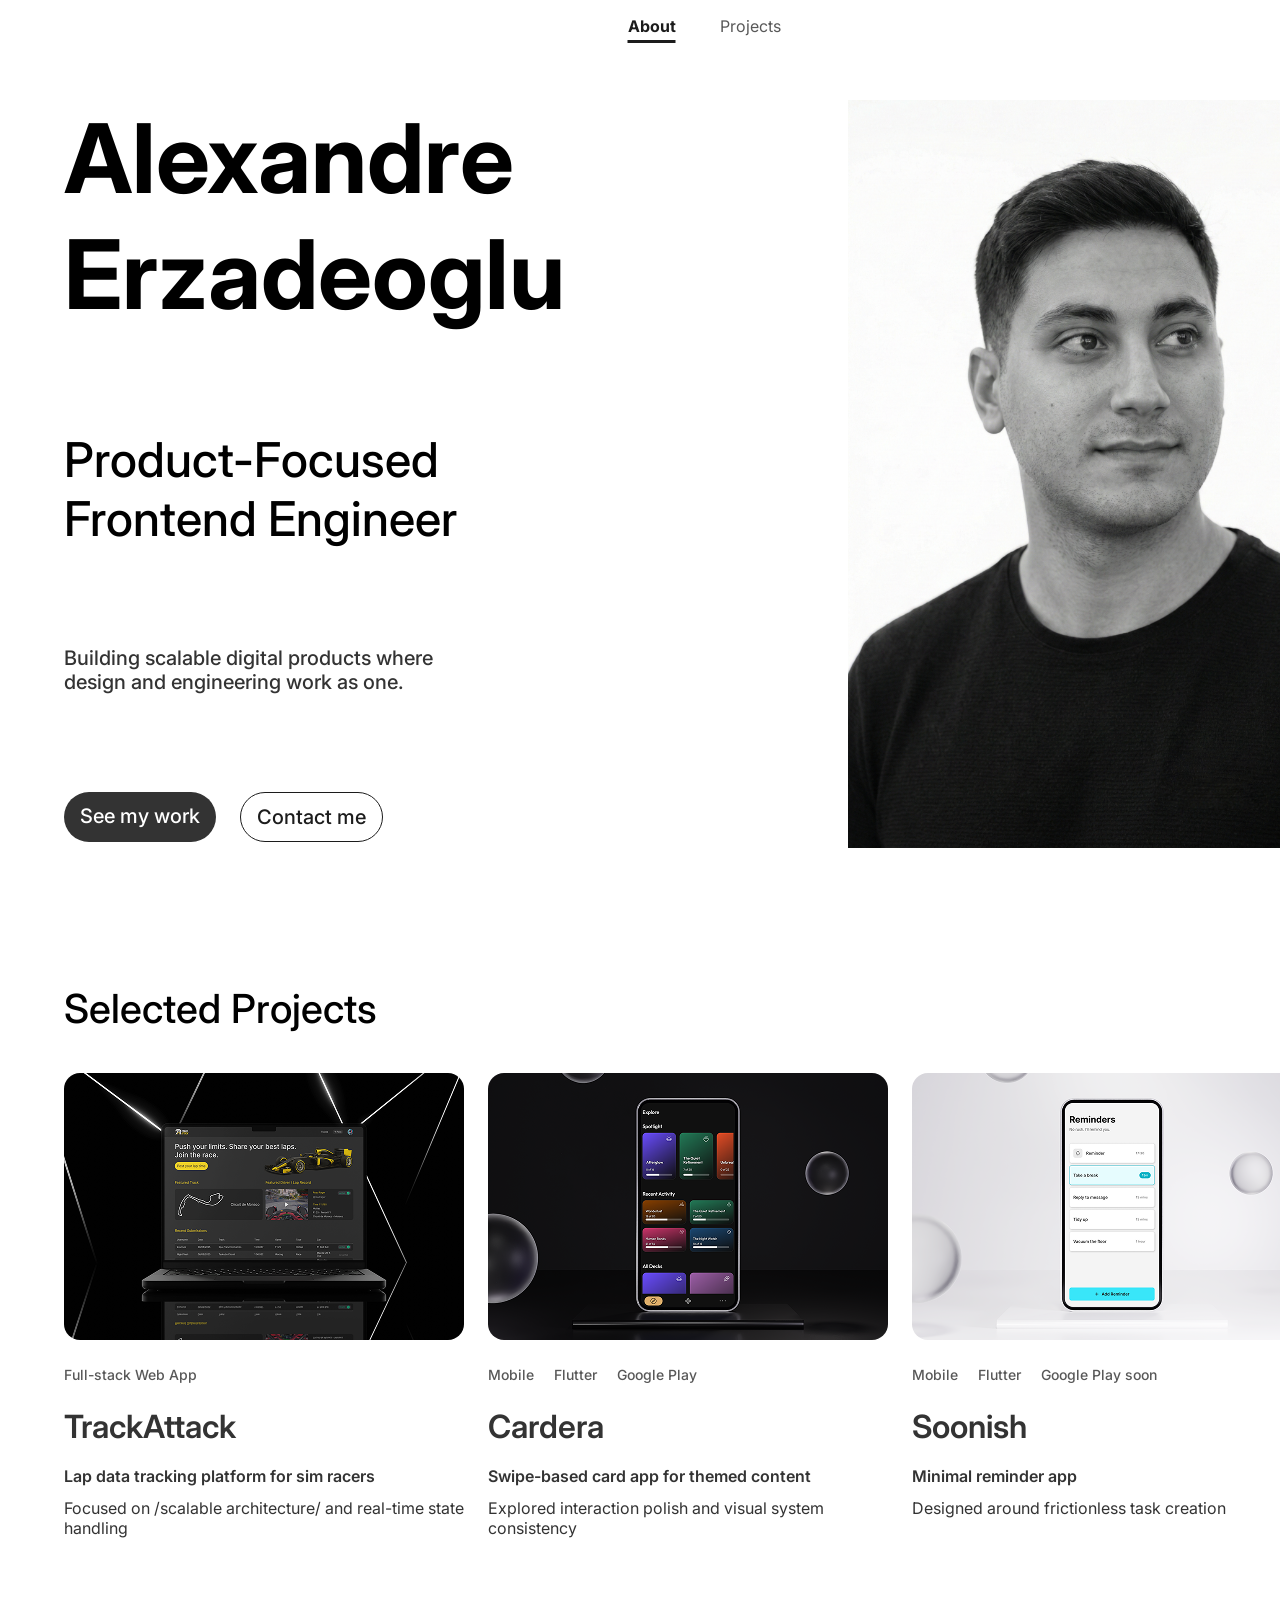
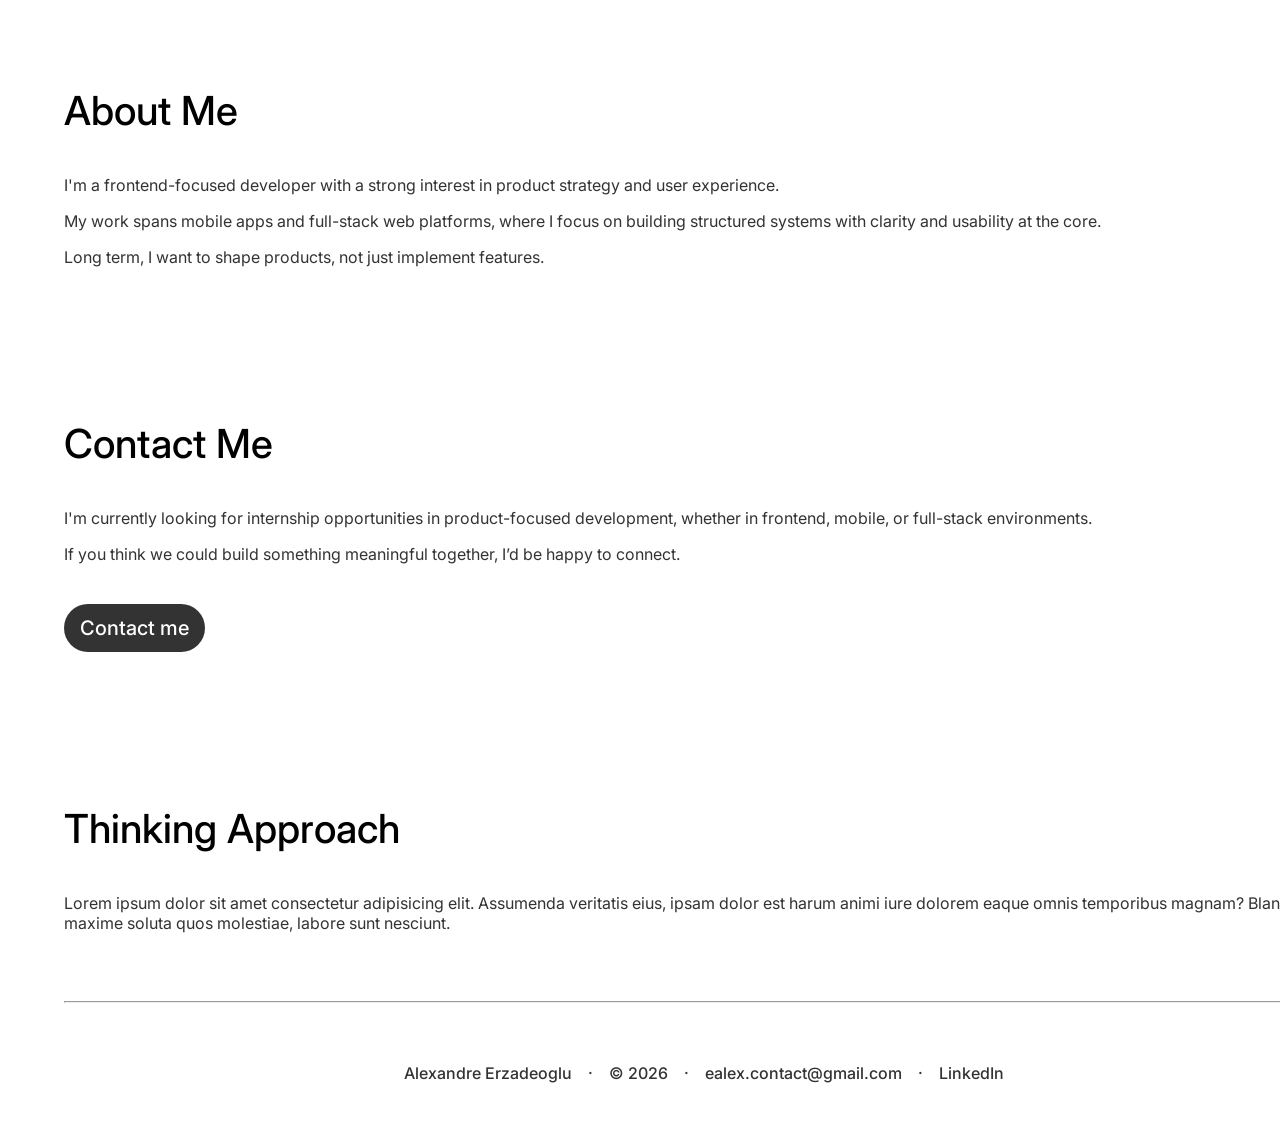
==== index.html @ 7e604abd "Fix inconsistencies across pages" ====
<!DOCTYPE html>
<html lang="en">

<head>
    <meta charset="UTF-8">
    <meta name="viewport" content="width=device-width, initial-scale=1.0">
    <title>Portfolio</title>
    <link rel="stylesheet" href="style.css">

    <link rel="preconnect" href="https://fonts.googleapis.com">
    <link rel="preconnect" href="https://fonts.gstatic.com" crossorigin>
    <link href="https://fonts.googleapis.com/css2?family=Inter:opsz,wght@14..32,100..900&display=swap" rel="stylesheet">
</head>

<body>
    <header>
        <div class="container">
            <nav>
                <ul class="nav-list">
                    <li><a href="#about" id="current-page">About</a></li>
                    <li><a href="/pages/projects.html">Projects</a></li>
                </ul>
            </nav>
        </div>
    </header>

    <main>
        <section class="hero">
            <div class="container">
                <div class="hero-text">
                    <h1>Alexandre <br> Erzadeoglu</h1>
                    <h2>Product-Focused <br> Frontend Engineer</h2>
                    <p class="intro-statement">Building scalable digital products where design and engineering work as one.</p>
                    <div class="hero-cta">
                        <a href="/pages/projects.html" class="btn-primary">See my work</a>
                        <a href="mailto:ealex.contact@gmail.com" class="btn-secondary">Contact me</a>
                    </div>
                </div>
                
                <img src="/assets/images/hero.jpg" alt="portrait of alexandre erzadeoglu">
            </div>
        </section>

        <section class="selected-projects">
            <div class="container">
                <h3>Selected Projects</h3>
                
                <div class="project-cards">
                    <a class="project-card" href="/pages/trackattack.html">
                        <img src="/assets/images/trackattack/mockup.png" alt="TrackAttack app mockup">
                        
                        <div>
                            <div class="project-tags">
                                <span>Full-stack Web App</span>
                            </div>
                            <p class="project-title">TrackAttack</p>
                            <div class="project-description">
                                <p>Lap data tracking platform for sim racers</p>
                                <p>Focused on /scalable architecture/ and real-time state handling</p>
                            </div>
                        </div>
                    </a>

                    <a class="project-card" href="/pages/cardera.html">
                        <img src="/assets/images/cardera/mockup.png" alt="Cardera app mockup">
                        
                        <div>
                            <div class="project-tags">
                                <span>Mobile</span>
                                <span>Flutter</span>
                                <span>Google Play</span>
                            </div>
                            <p class="project-title">Cardera</p>
                            <div class="project-description">
                                <p>Swipe-based card app for themed content</p>
                                <p>Explored interaction polish and visual system consistency</p>
                            </div>
                        </div>
                    </a>

                    <a class="project-card" href="/pages/soonish.html">
                        <img src="/assets/images/soonish/mockup.png" alt="Soonish app mockup">
                        
                        <div>
                            <div class="project-tags">
                                <span>Mobile</span>
                                <span>Flutter</span>
                                <span>Google Play soon</span>
                            </div>
                            <p class="project-title">Soonish</p>
                            <div class="project-description">
                                <p>Minimal reminder app</p>
                                <p>Designed around frictionless task creation</p>
                            </div>
                        </div>
                    </a>
                </div>
            </div>
        </section>


        <section>
            <div class="container">
                <h3>About Me</h3>
                <p>I'm a frontend-focused developer with a strong interest in product strategy and user experience.</p>
                <p>My work spans mobile apps and full-stack web platforms, where I focus on building structured systems with
                    clarity and usability at the core.</p>
                    <p>Long term, I want to shape products, not just implement features.</p>
            </div>
        </section>

        <section class="contact-me">
            <div class="container">
                <h3>Contact Me</h3>
                <p>I'm currently looking for internship opportunities in product-focused development, whether in frontend,
                    mobile, or full-stack environments.</p>
                <p>If you think we could build something meaningful together, I’d be happy to connect.</p>
                <a href="mailto:ealex.contact@gmail.com" class="btn-primary contact-cta">Contact me</a>
            </div>
        </section>

        <section>
            <div class="container">
                <h3>Thinking Approach</h3>
                <p>Lorem ipsum dolor sit amet consectetur adipisicing elit. Assumenda veritatis eius, ipsam dolor est harum animi iure dolorem eaque omnis temporibus magnam? Blanditiis maxime soluta quos molestiae, labore sunt nesciunt.
            </div>
        </section>
    </main>

    <footer>
        <div class="container">    
            <hr>
            <address class="footer-contact">
                <span>Alexandre Erzadeoglu</span>
                <span>&copy; 2026</span>
                <a href="mailto:ealex.contact@gmail.com">ealex.contact@gmail.com</a>
                <a href="#">LinkedIn</a>
            </address>
        </div>
    </footer>
</body>

</html>
---- style.css ----
@import './styles/base.css';
@import './styles/layout.css';
@import './styles/components.css';
@import './styles/pages/case-study.css';
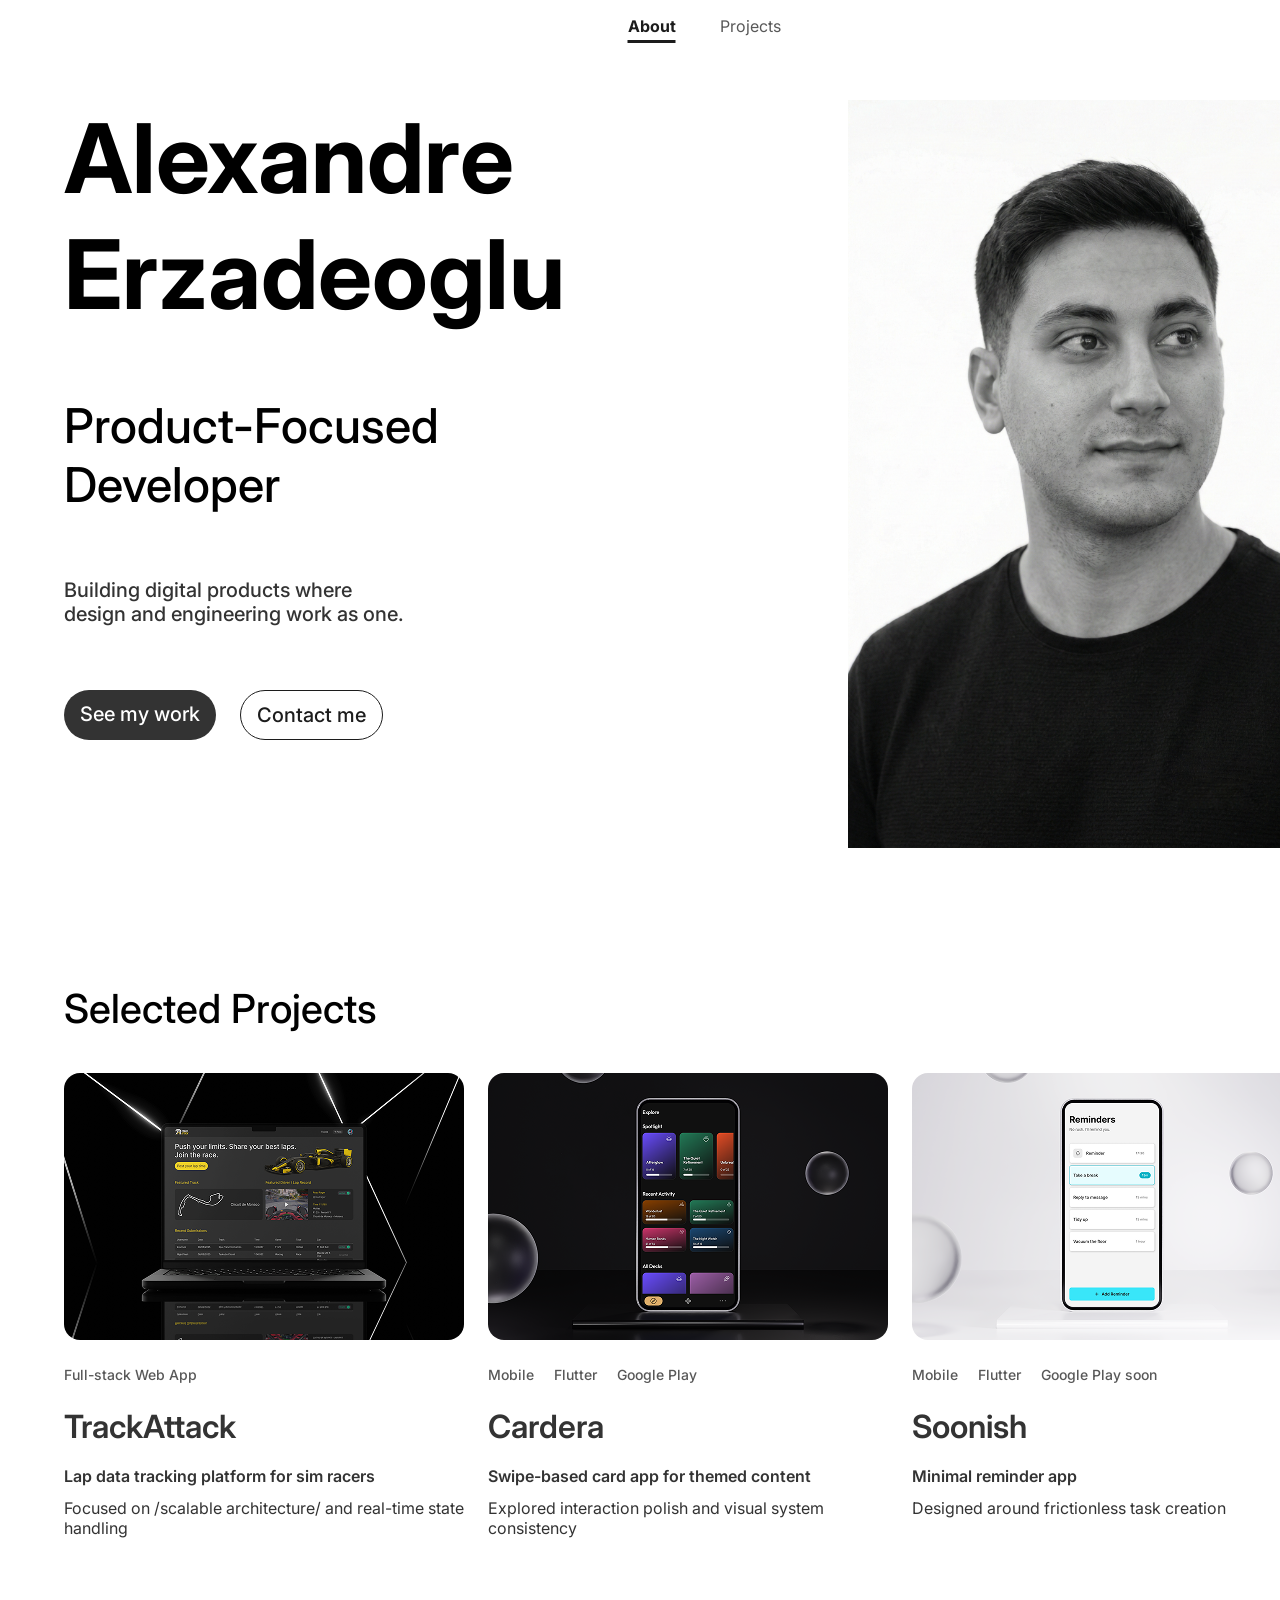
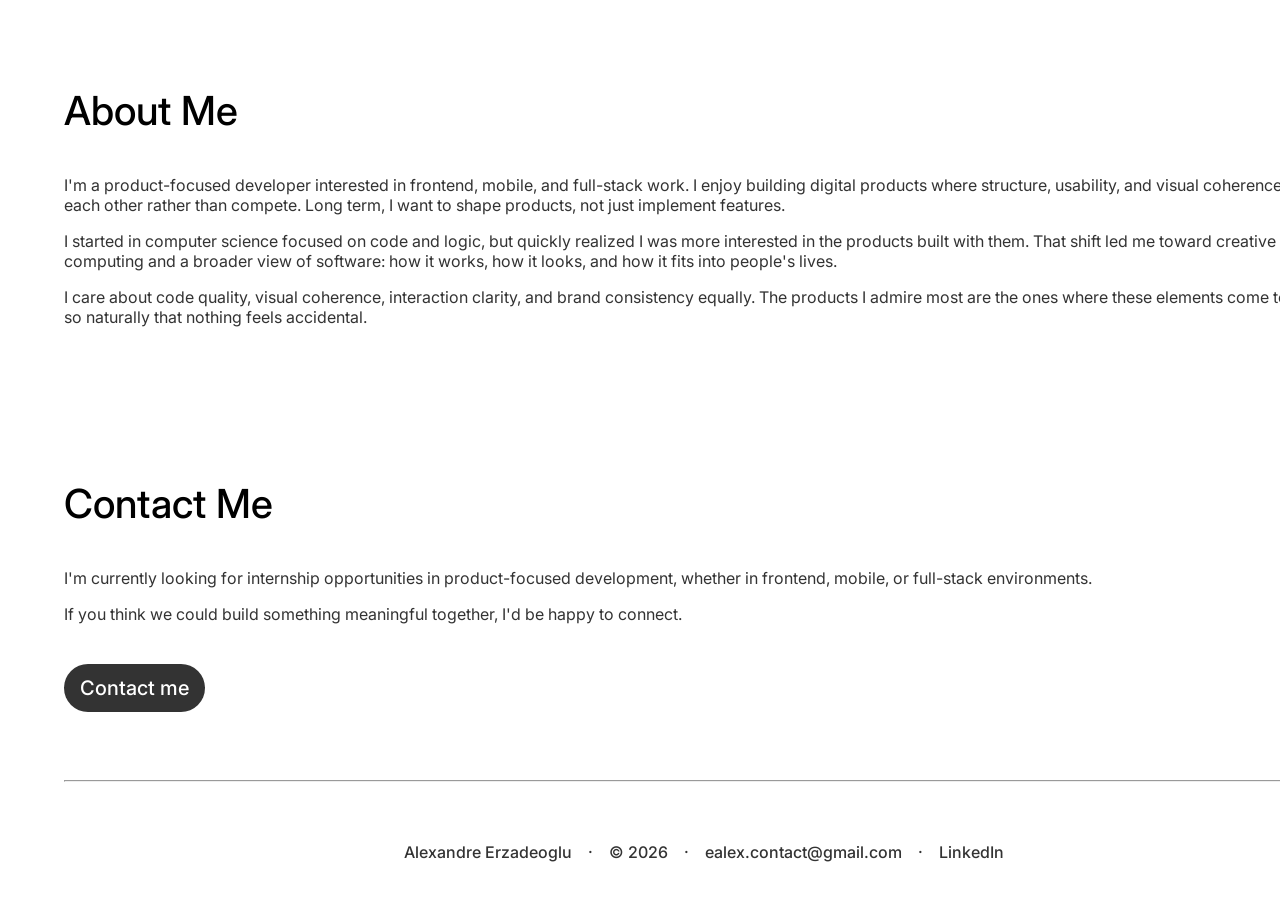
==== commit 5d92cf1c: "Refine About section and hero spacing" ====
--- a/index.html
+++ b/index.html
@@ -28,9 +28,9 @@
         <section class="hero">
             <div class="container">
                 <div class="hero-text">
-                    <h1>Alexandre <br> Erzadeoglu</h1>
-                    <h2>Product-Focused <br> Frontend Engineer</h2>
-                    <p class="intro-statement">Building scalable digital products where design and engineering work as one.</p>
+                    <h1 class="hero-title">Alexandre Erzadeoglu</h1>
+                    <h2 class="hero-subtitle">Product-Focused Developer</h2>
+                    <p class="intro-statement">Building digital products where design and engineering work as one.</p>
                     <div class="hero-cta">
                         <a href="/pages/projects.html" class="btn-primary">See my work</a>
                         <a href="mailto:ealex.contact@gmail.com" class="btn-secondary">Contact me</a>
@@ -98,14 +98,13 @@
             </div>
         </section>
 
-
-        <section>
+        <section class="about">
             <div class="container">
                 <h3>About Me</h3>
-                <p>I'm a frontend-focused developer with a strong interest in product strategy and user experience.</p>
-                <p>My work spans mobile apps and full-stack web platforms, where I focus on building structured systems with
-                    clarity and usability at the core.</p>
-                    <p>Long term, I want to shape products, not just implement features.</p>
+                <p>I'm a product-focused developer interested in frontend, mobile, and full-stack work. I enjoy building digital products where structure, usability, and visual coherence support each other rather than compete. Long term, I want to shape products, not just implement features.</p>
+
+                <p>I started in computer science focused on code and logic, but quickly realized I was more interested in the products built with them. That shift led me toward creative computing and a broader view of software: how it works, how it looks, and how it fits into people's lives.</p>
+                <p>I care about code quality, visual coherence, interaction clarity, and brand consistency equally. The products I admire most are the ones where these elements come together so naturally that nothing feels accidental.</p>
             </div>
         </section>
 
@@ -114,15 +113,8 @@
                 <h3>Contact Me</h3>
                 <p>I'm currently looking for internship opportunities in product-focused development, whether in frontend,
                     mobile, or full-stack environments.</p>
-                <p>If you think we could build something meaningful together, I’d be happy to connect.</p>
+                <p>If you think we could build something meaningful together, I'd be happy to connect.</p>
                 <a href="mailto:ealex.contact@gmail.com" class="btn-primary contact-cta">Contact me</a>
-            </div>
-        </section>
-
-        <section>
-            <div class="container">
-                <h3>Thinking Approach</h3>
-                <p>Lorem ipsum dolor sit amet consectetur adipisicing elit. Assumenda veritatis eius, ipsam dolor est harum animi iure dolorem eaque omnis temporibus magnam? Blanditiis maxime soluta quos molestiae, labore sunt nesciunt.
             </div>
         </section>
     </main>
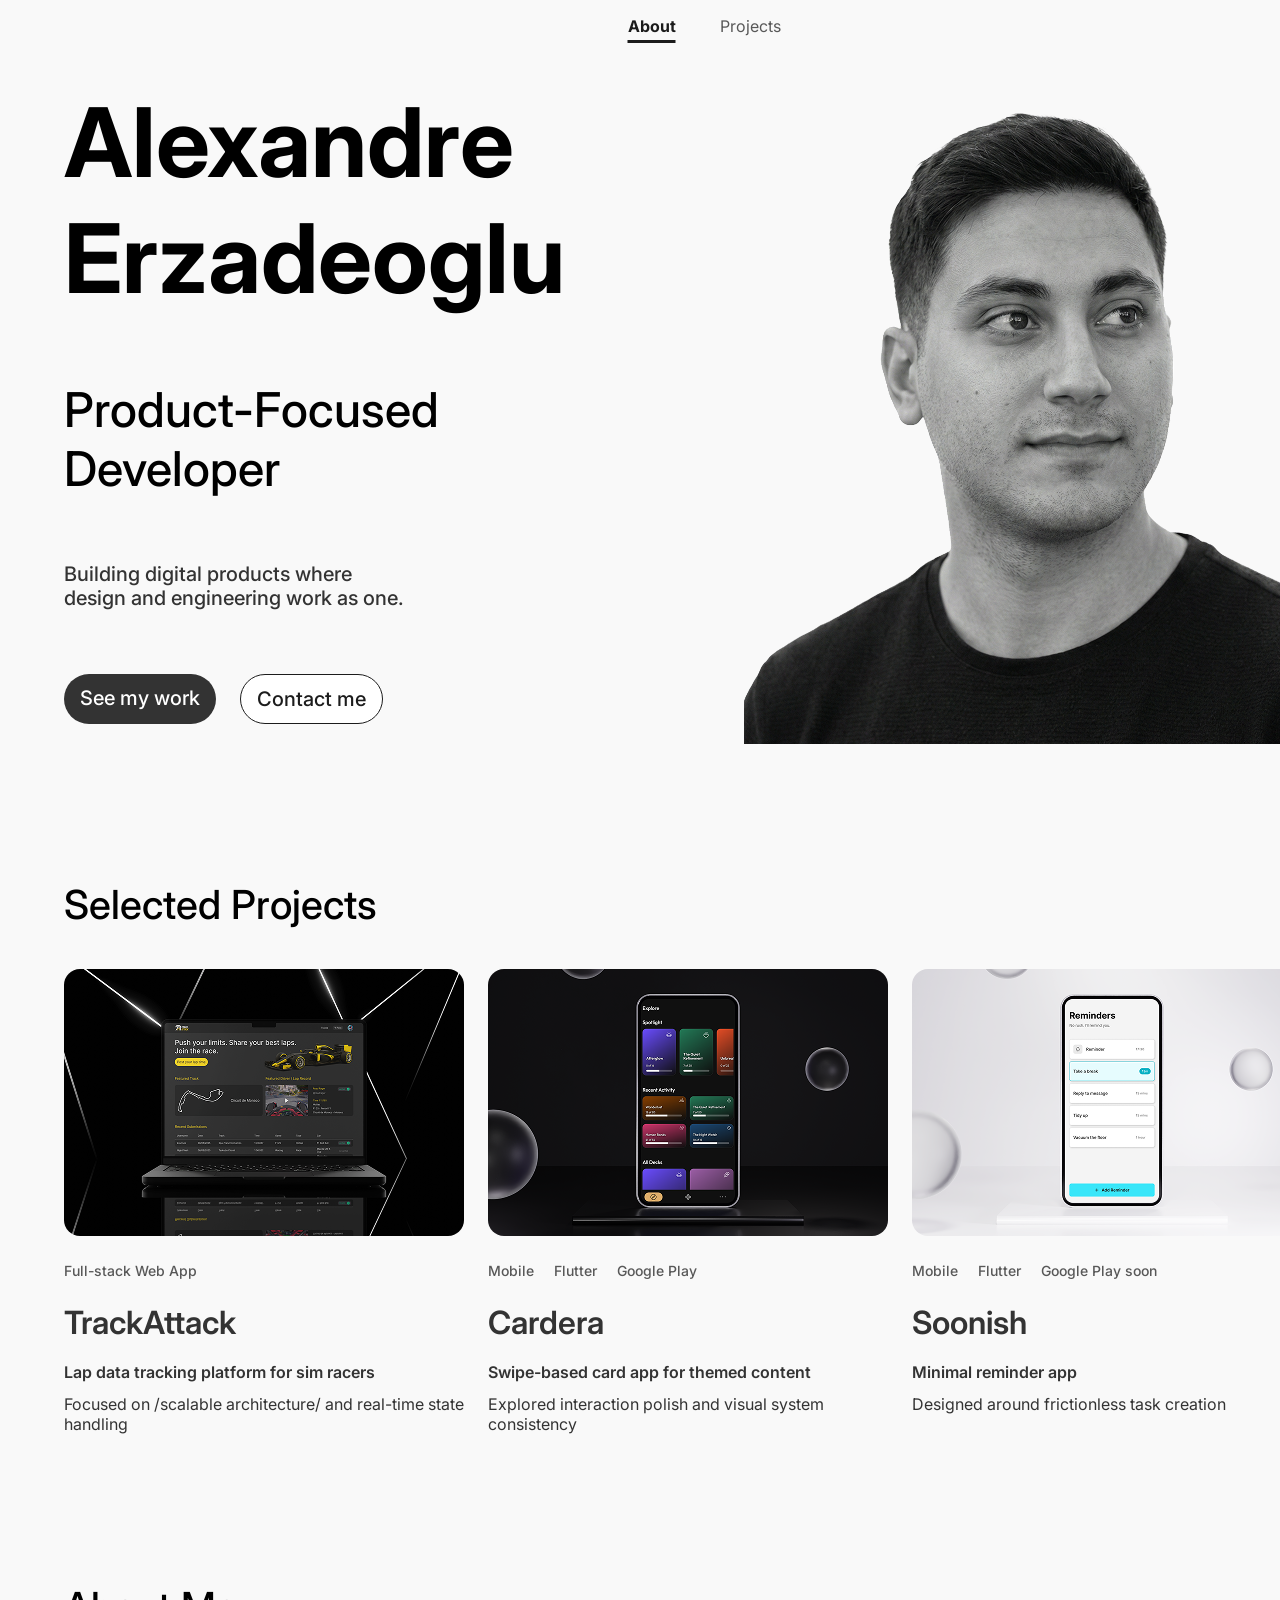
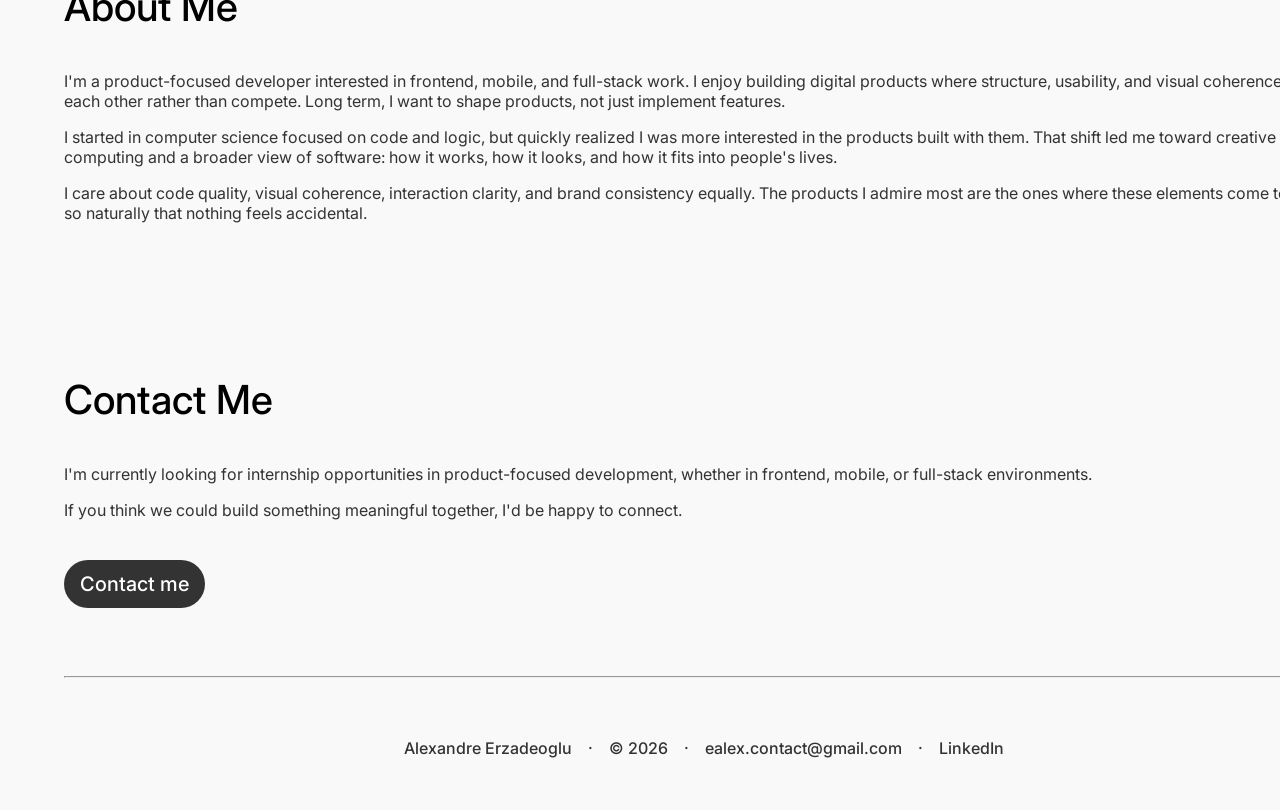
==== commit a0ac0105: "Refine hero layout and portrait sizing" ====
--- a/index.html
+++ b/index.html
@@ -37,7 +37,7 @@
                     </div>
                 </div>
                 
-                <img src="/assets/images/hero.jpg" alt="portrait of alexandre erzadeoglu">
+                <img src="/assets/images/hero.png" alt="portrait of alexandre erzadeoglu">
             </div>
         </section>
 
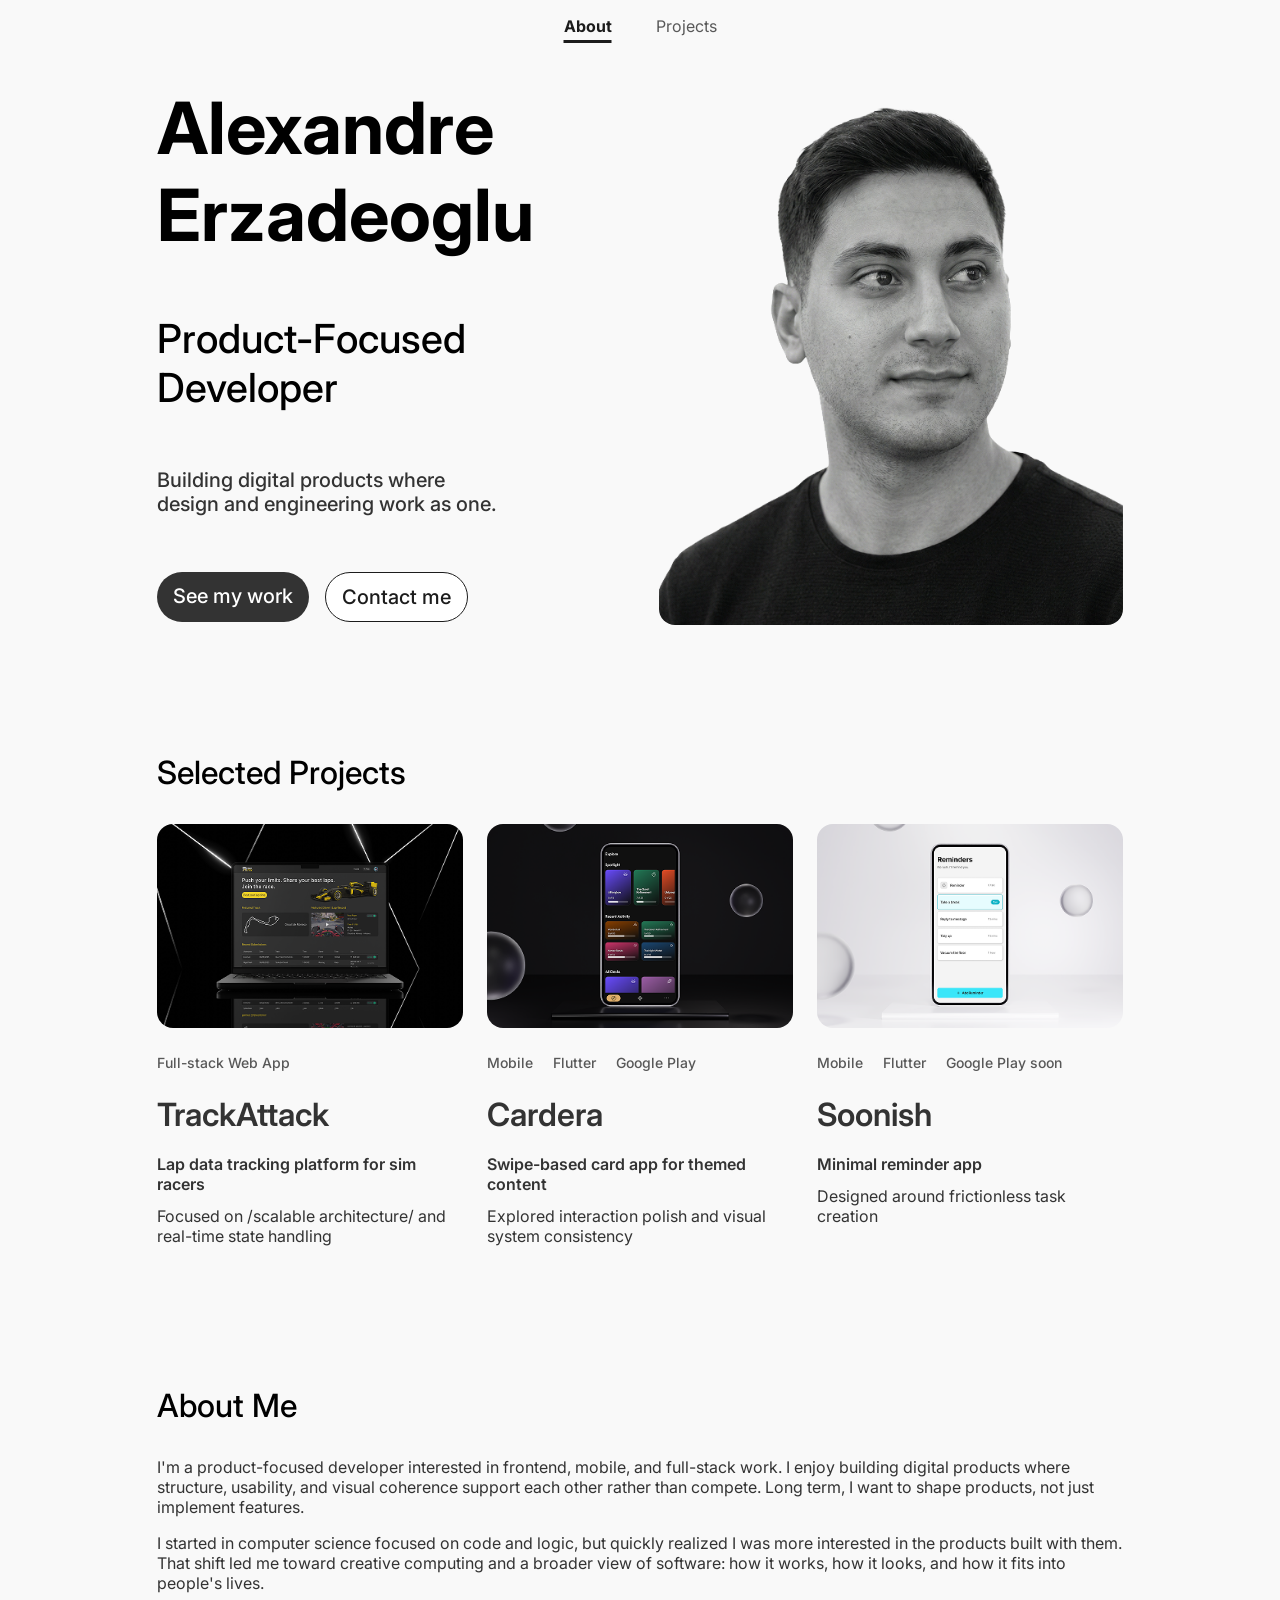
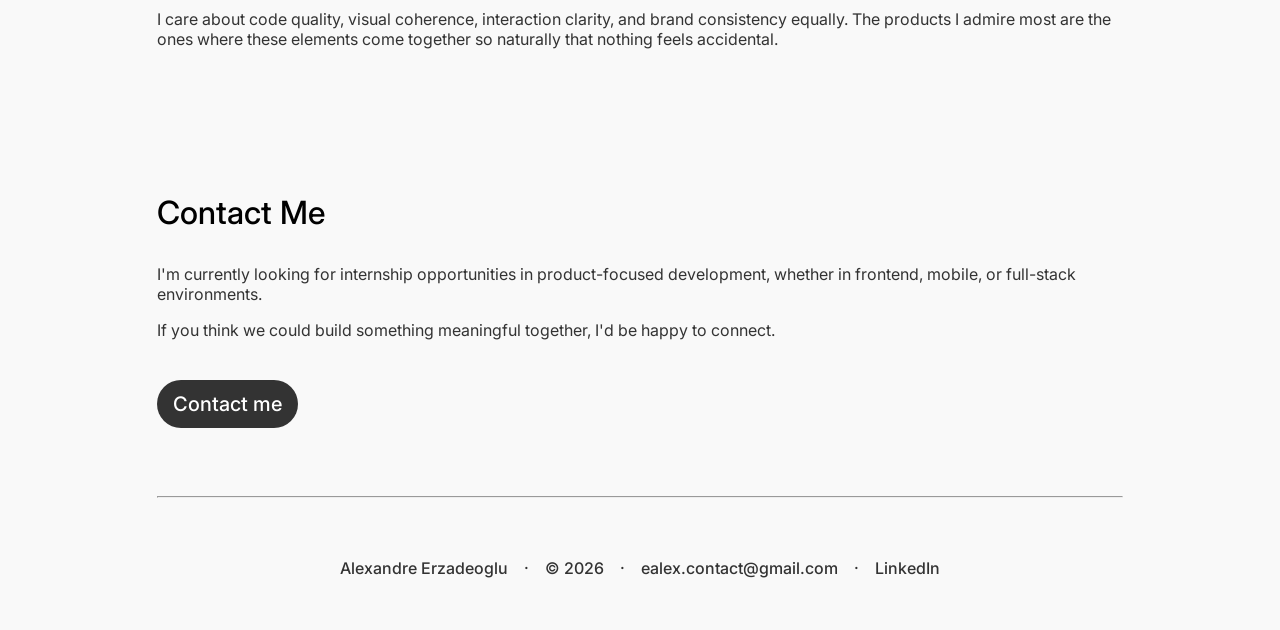
==== commit 646f6b33: "Add responsive breakpoints" ====
--- a/index.html
+++ b/index.html
@@ -26,7 +26,7 @@
 
     <main>
         <section class="hero">
-            <div class="container">
+            <div class="container hero-container">
                 <div class="hero-text">
                     <h1 class="hero-title">Alexandre Erzadeoglu</h1>
                     <h2 class="hero-subtitle">Product-Focused Developer</h2>
@@ -37,7 +37,7 @@
                     </div>
                 </div>
                 
-                <img src="/assets/images/hero.png" alt="portrait of alexandre erzadeoglu">
+                <img class="hero-portrait" src="/assets/images/hero.png" alt="portrait of alexandre erzadeoglu">
             </div>
         </section>
 
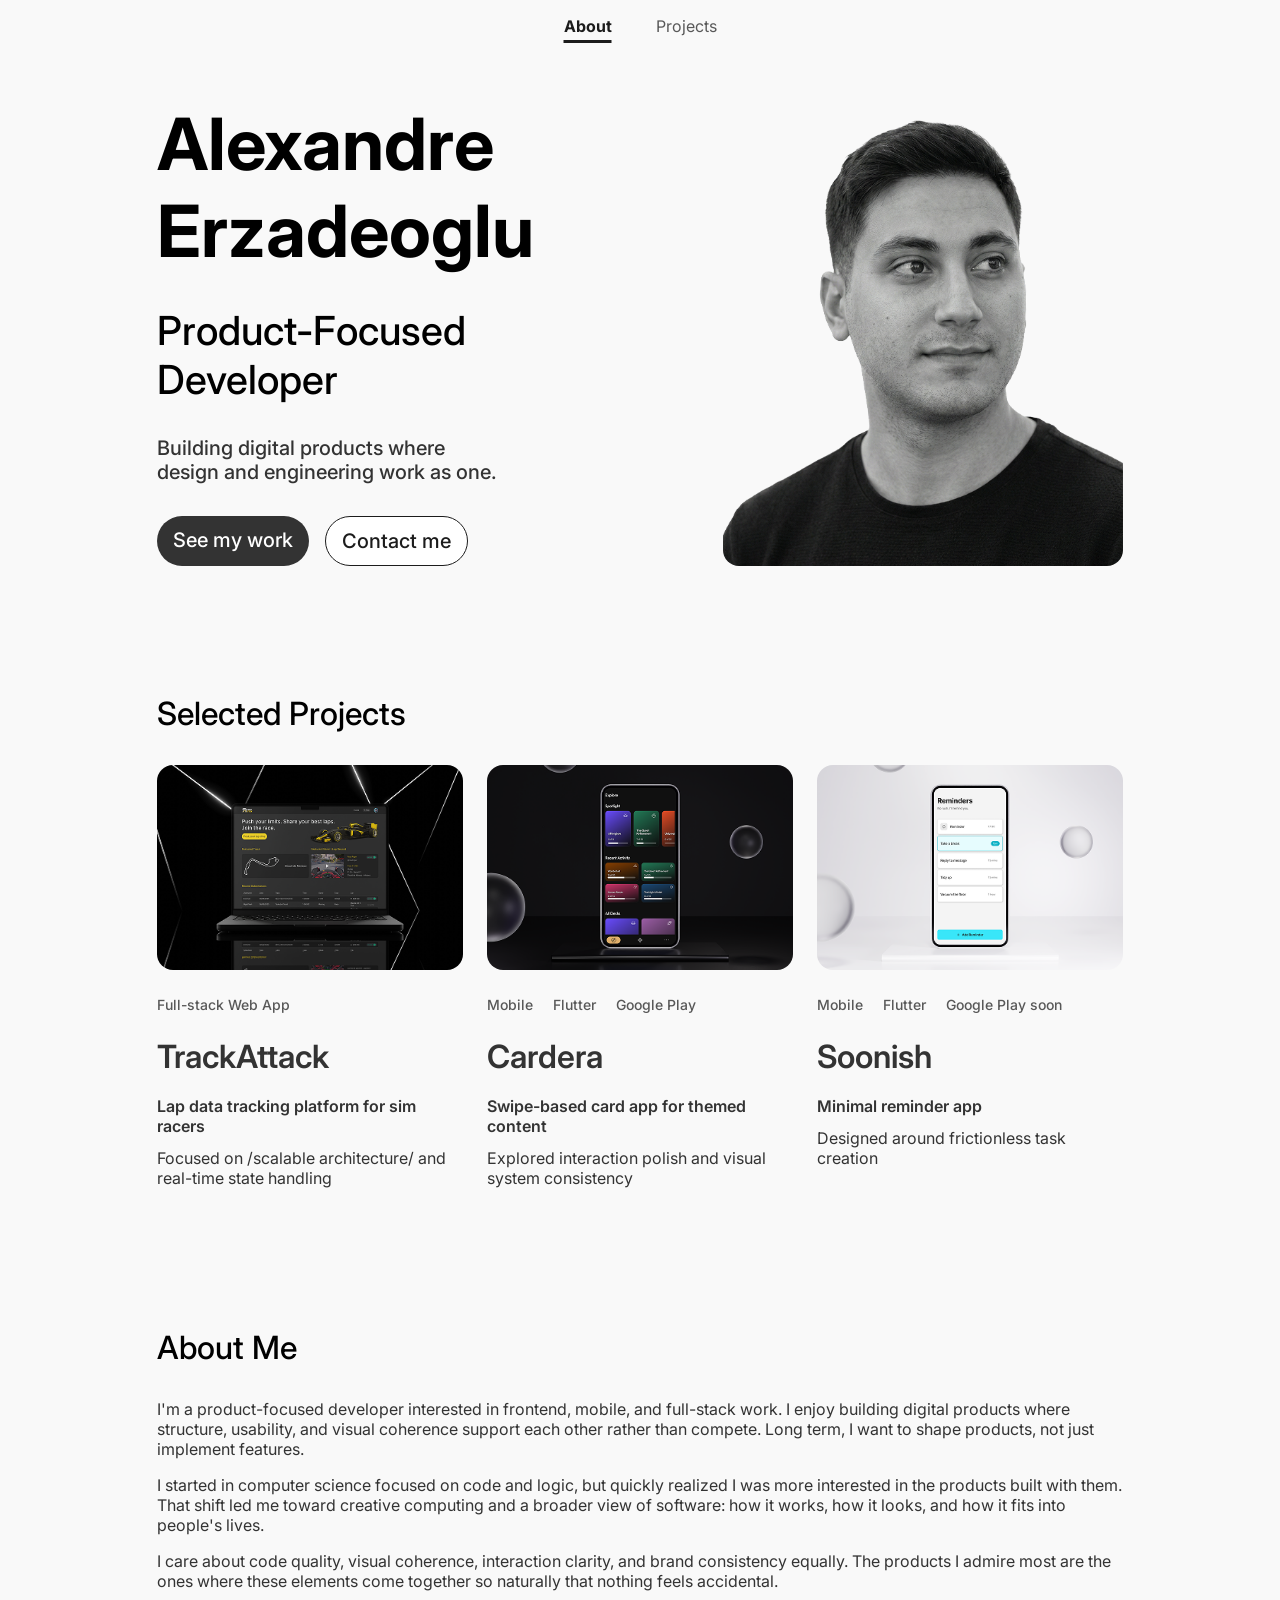
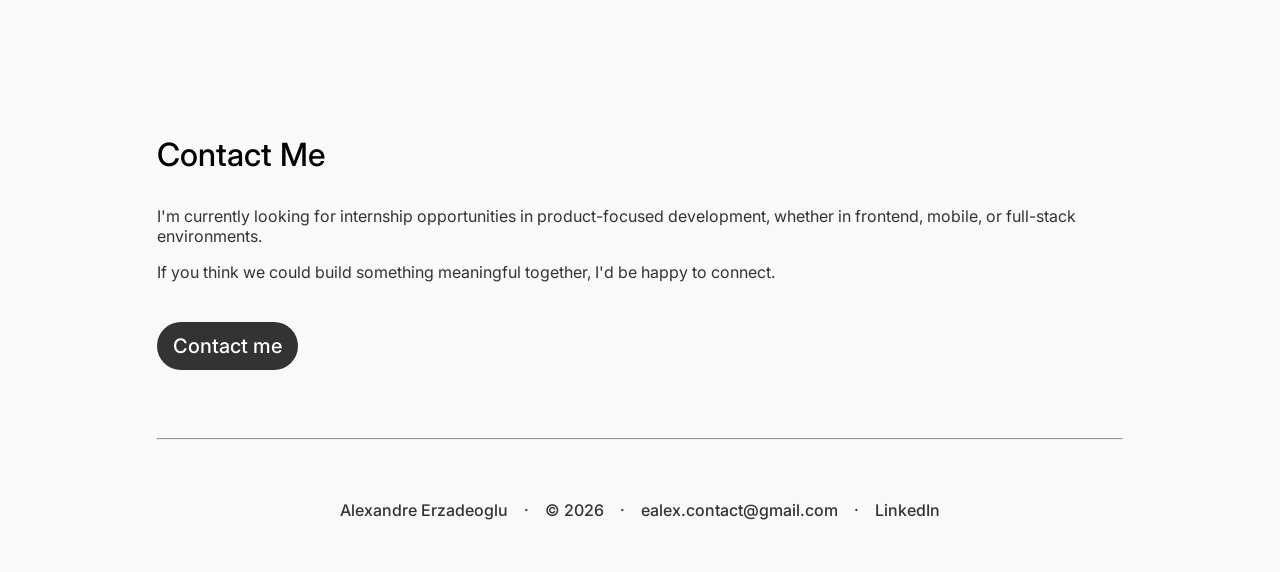
==== commit 20039635: "Restructure project folders and add LinkedIn links to footer" ====
--- a/index.html
+++ b/index.html
@@ -17,8 +17,8 @@
         <div class="container">
             <nav>
                 <ul class="nav-list">
-                    <li><a href="#about" id="current-page">About</a></li>
-                    <li><a href="/pages/projects.html">Projects</a></li>
+                    <li><a id="current-page" href="/">About</a></li>
+                    <li><a href="/projects/">Projects</a></li>
                 </ul>
             </nav>
         </div>
@@ -32,7 +32,7 @@
                     <h2 class="hero-subtitle">Product-Focused Developer</h2>
                     <p class="intro-statement">Building digital products where design and engineering work as one.</p>
                     <div class="hero-cta">
-                        <a href="/pages/projects.html" class="btn-primary">See my work</a>
+                        <a href="/projects/" class="btn-primary">See my work</a>
                         <a href="mailto:ealex.contact@gmail.com" class="btn-secondary">Contact me</a>
                     </div>
                 </div>
@@ -46,7 +46,7 @@
                 <h3>Selected Projects</h3>
                 
                 <div class="project-cards">
-                    <a class="project-card" href="/pages/trackattack.html">
+                    <a class="project-card" href="/projects/trackattack.html">
                         <img src="/assets/images/trackattack/mockup.png" alt="TrackAttack app mockup">
                         
                         <div>
@@ -61,7 +61,7 @@
                         </div>
                     </a>
 
-                    <a class="project-card" href="/pages/cardera.html">
+                    <a class="project-card" href="/projects/cardera.html">
                         <img src="/assets/images/cardera/mockup.png" alt="Cardera app mockup">
                         
                         <div>
@@ -78,7 +78,7 @@
                         </div>
                     </a>
 
-                    <a class="project-card" href="/pages/soonish.html">
+                    <a class="project-card" href="/projects/soonish.html">
                         <img src="/assets/images/soonish/mockup.png" alt="Soonish app mockup">
                         
                         <div>
@@ -126,7 +126,7 @@
                 <span>Alexandre Erzadeoglu</span>
                 <span>&copy; 2026</span>
                 <a href="mailto:ealex.contact@gmail.com">ealex.contact@gmail.com</a>
-                <a href="#">LinkedIn</a>
+                <a href="https://www.linkedin.com/in/alexandre-erzadeoglu">LinkedIn</a>
             </address>
         </div>
     </footer>
--- a/style.css
+++ b/style.css
@@ -1,4 +1,4 @@
 @import './styles/base.css';
 @import './styles/layout.css';
 @import './styles/components.css';
-@import './styles/pages/case-study.css';+@import './styles/projects/case-study.css';
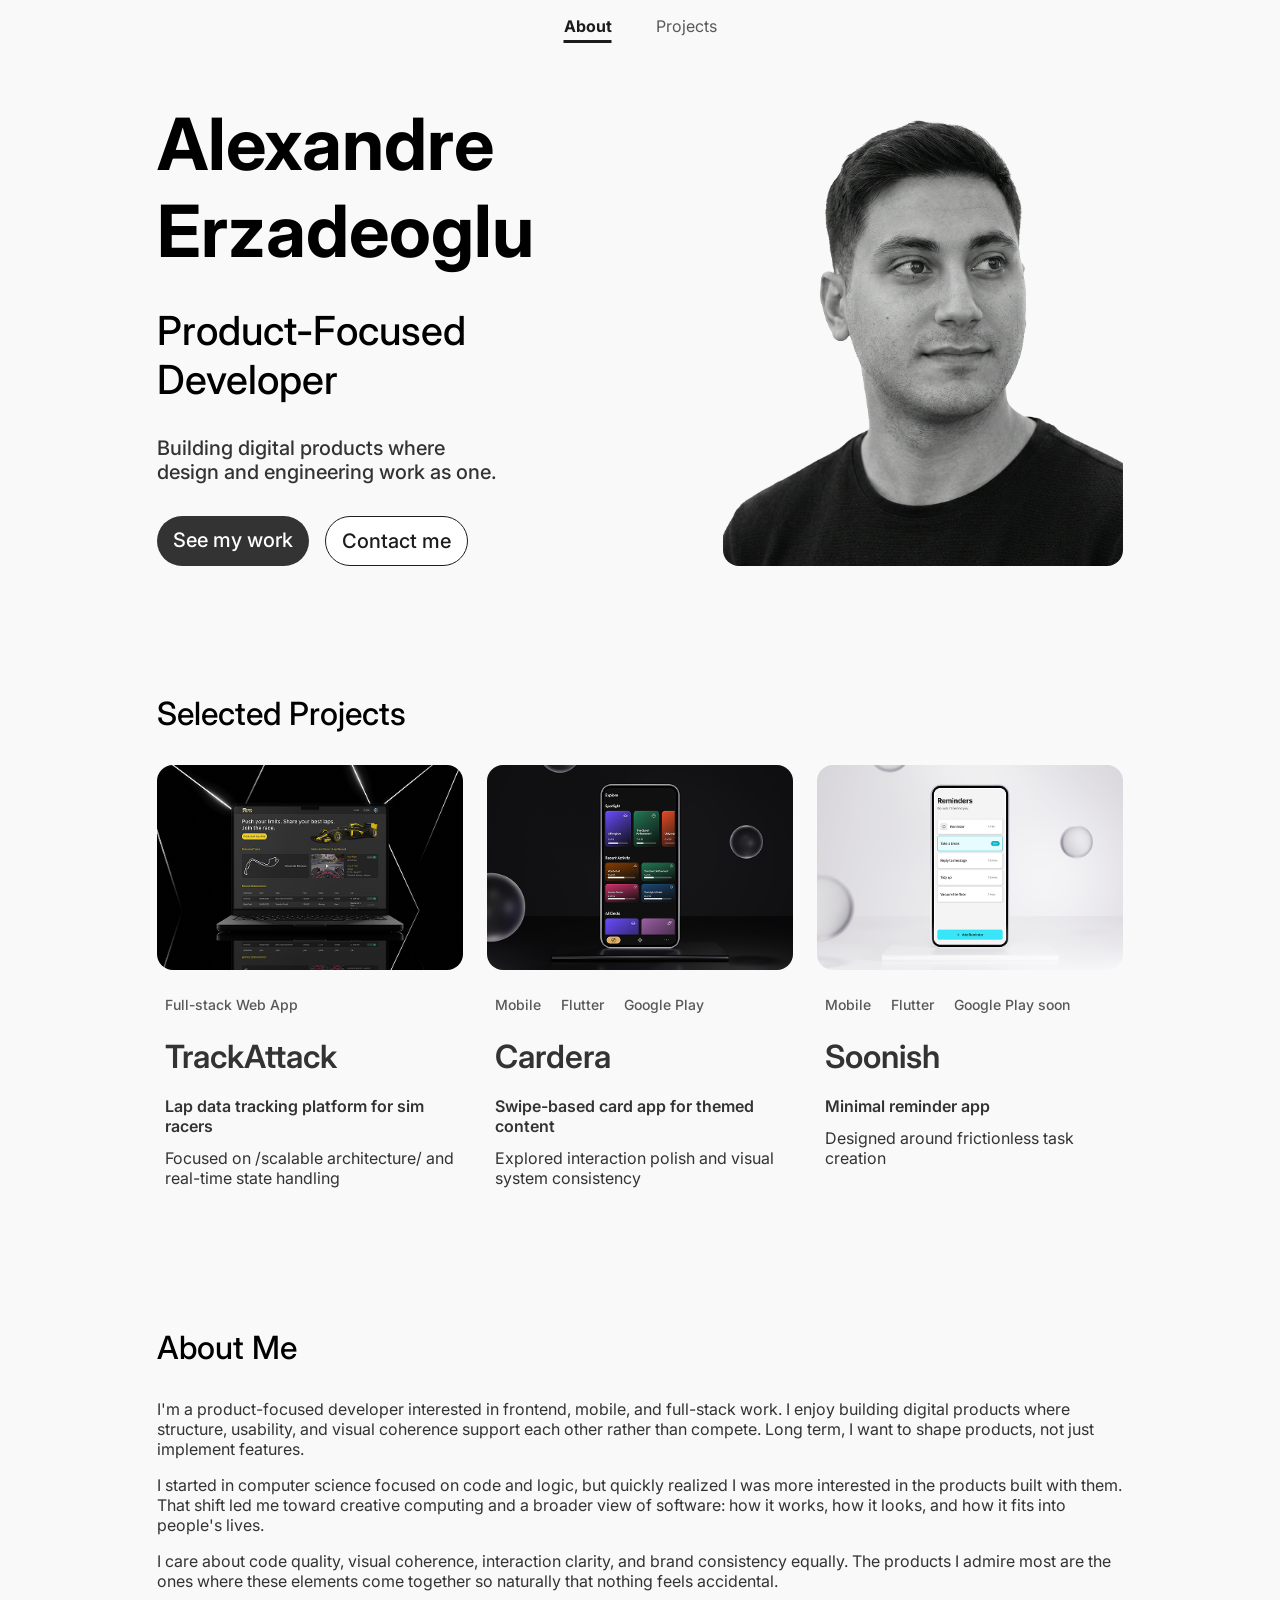
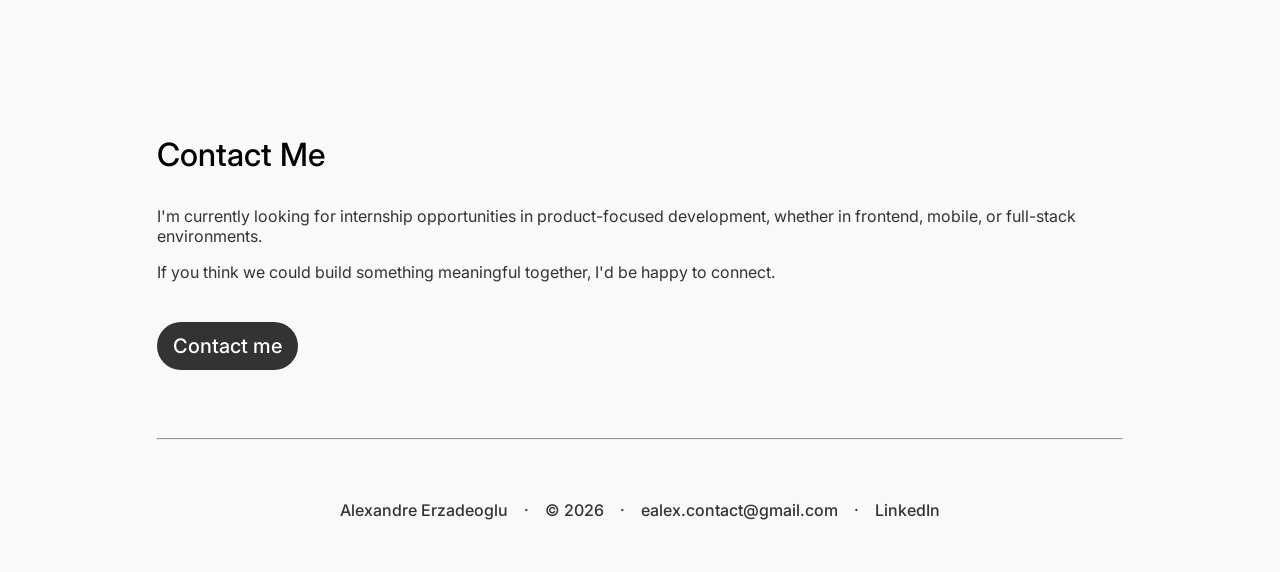
==== commit 32555872: "Refactor: fix HTML validation issues and adjust project card text padding" ====
--- a/index.html
+++ b/index.html
@@ -49,7 +49,7 @@
                     <a class="project-card" href="/projects/trackattack.html">
                         <img src="/assets/images/trackattack/mockup.png" alt="TrackAttack app mockup">
                         
-                        <div>
+                        <div class="project-info">
                             <div class="project-tags">
                                 <span>Full-stack Web App</span>
                             </div>
@@ -64,7 +64,7 @@
                     <a class="project-card" href="/projects/cardera.html">
                         <img src="/assets/images/cardera/mockup.png" alt="Cardera app mockup">
                         
-                        <div>
+                        <div class="project-info">
                             <div class="project-tags">
                                 <span>Mobile</span>
                                 <span>Flutter</span>
@@ -81,7 +81,7 @@
                     <a class="project-card" href="/projects/soonish.html">
                         <img src="/assets/images/soonish/mockup.png" alt="Soonish app mockup">
                         
-                        <div>
+                        <div class="project-info">
                             <div class="project-tags">
                                 <span>Mobile</span>
                                 <span>Flutter</span>
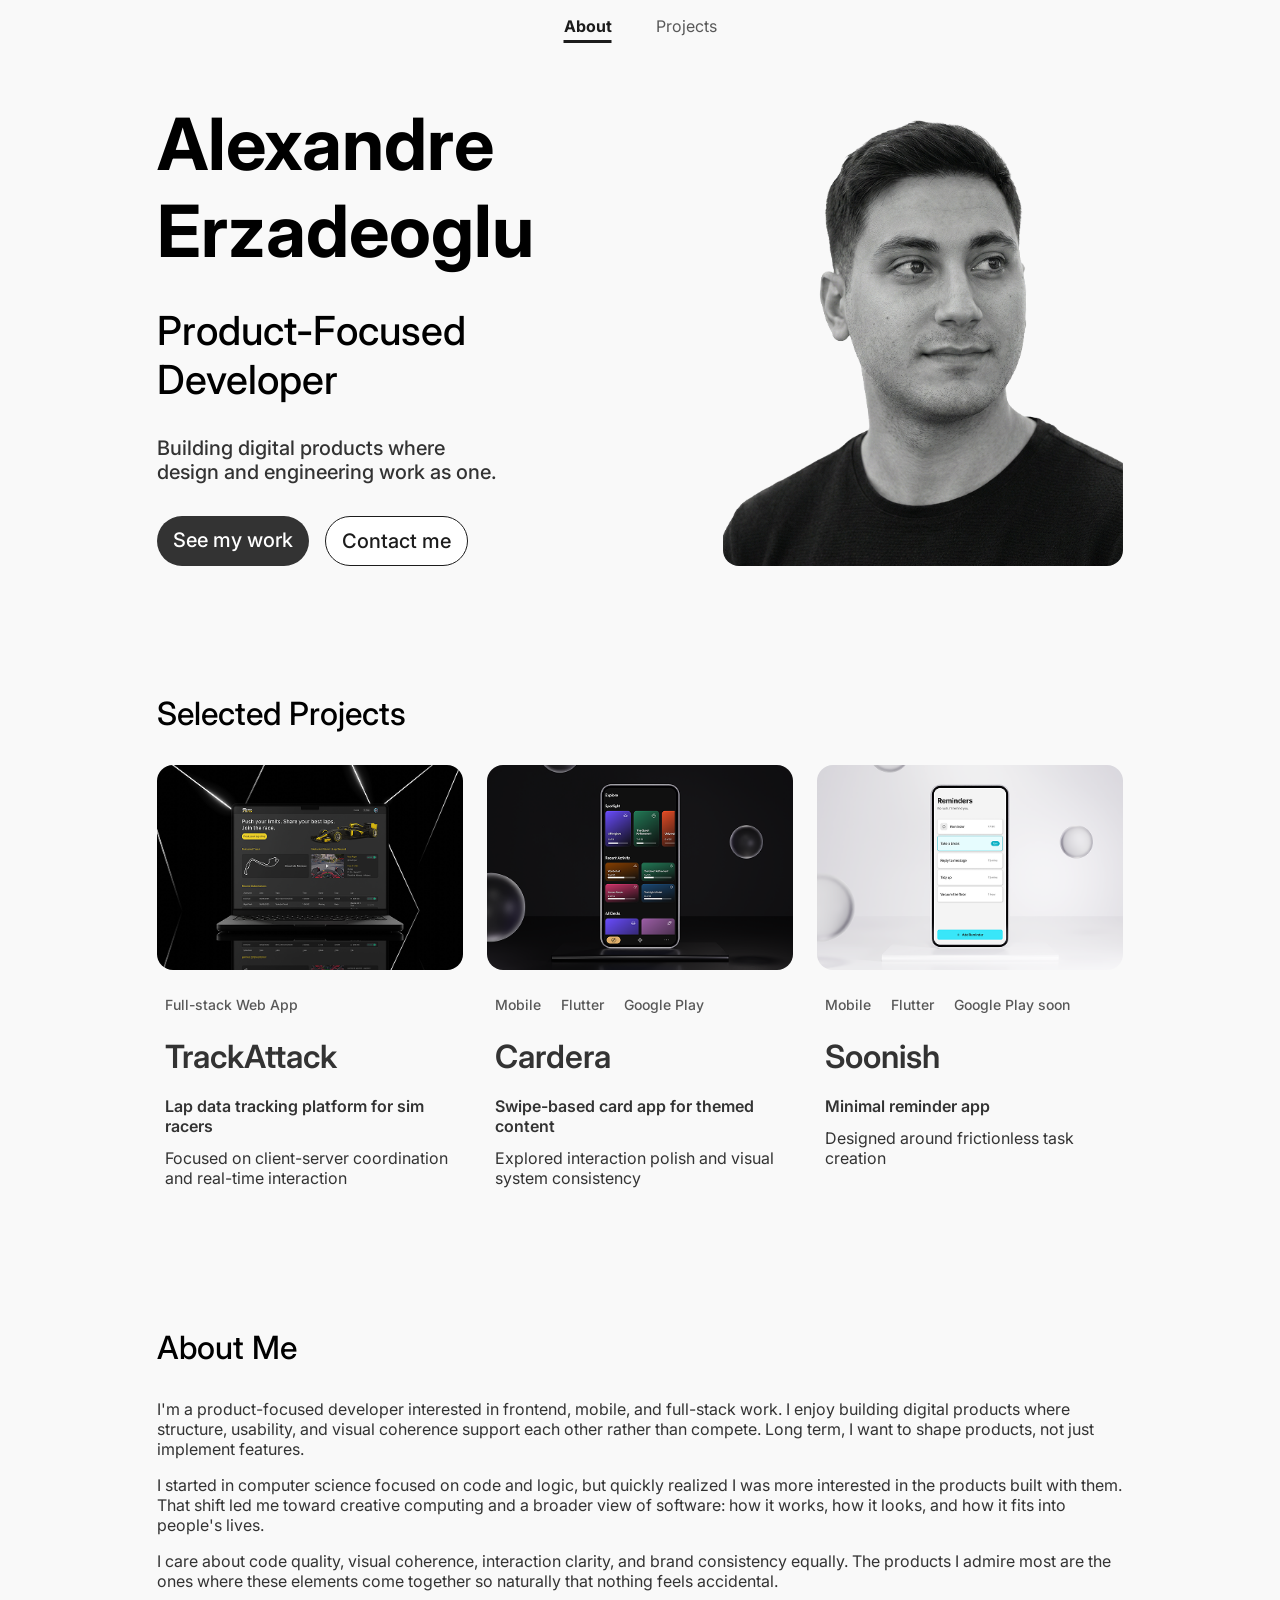
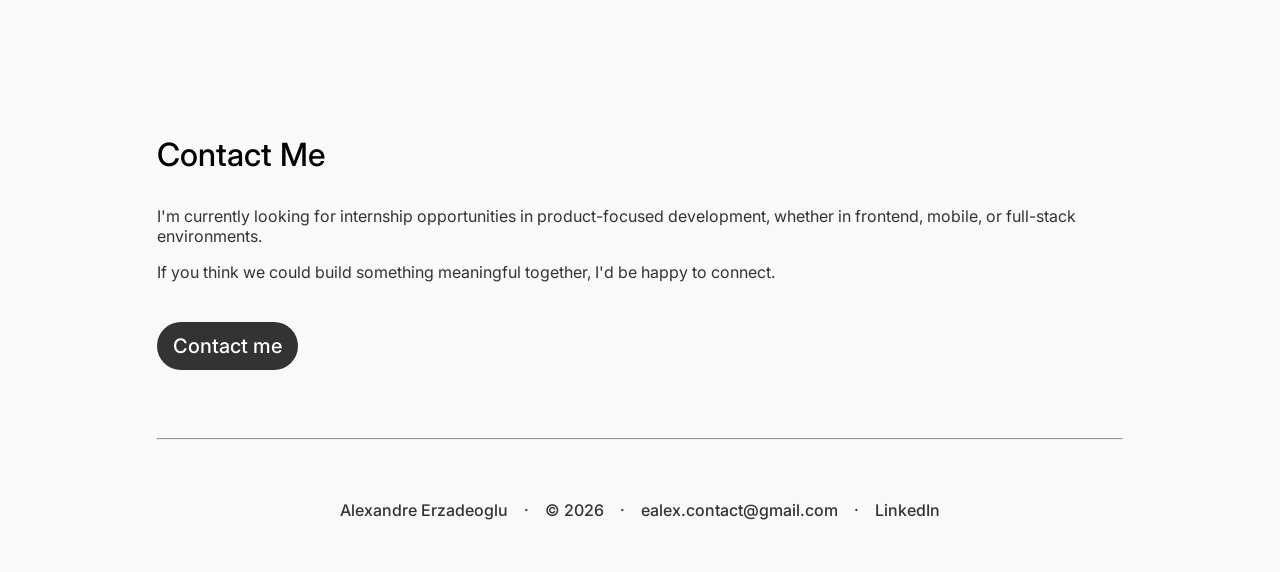
==== commit 2c7c81e5: "Update trackattack project card description" ====
--- a/index.html
+++ b/index.html
@@ -56,7 +56,7 @@
                             <p class="project-title">TrackAttack</p>
                             <div class="project-description">
                                 <p>Lap data tracking platform for sim racers</p>
-                                <p>Focused on /scalable architecture/ and real-time state handling</p>
+                                <p>Focused on client-server coordination and real-time interaction</p>
                             </div>
                         </div>
                     </a>
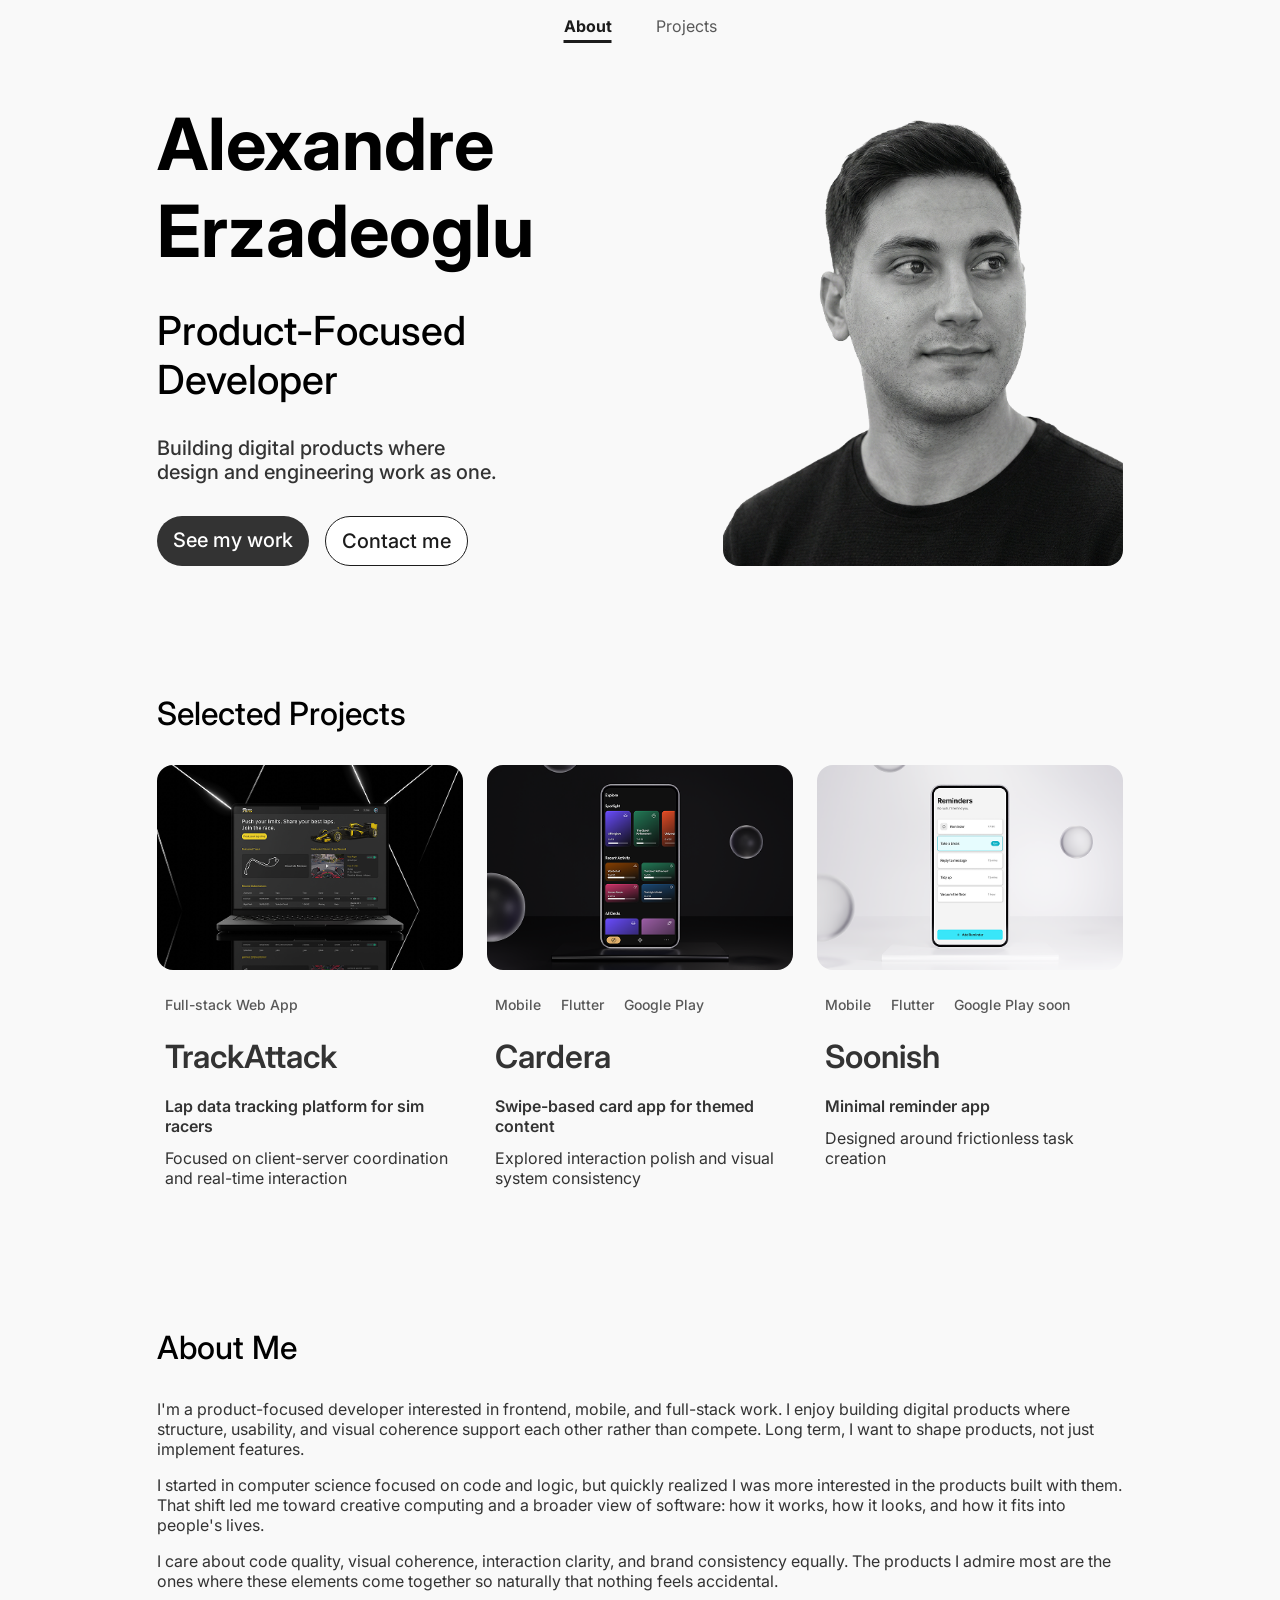
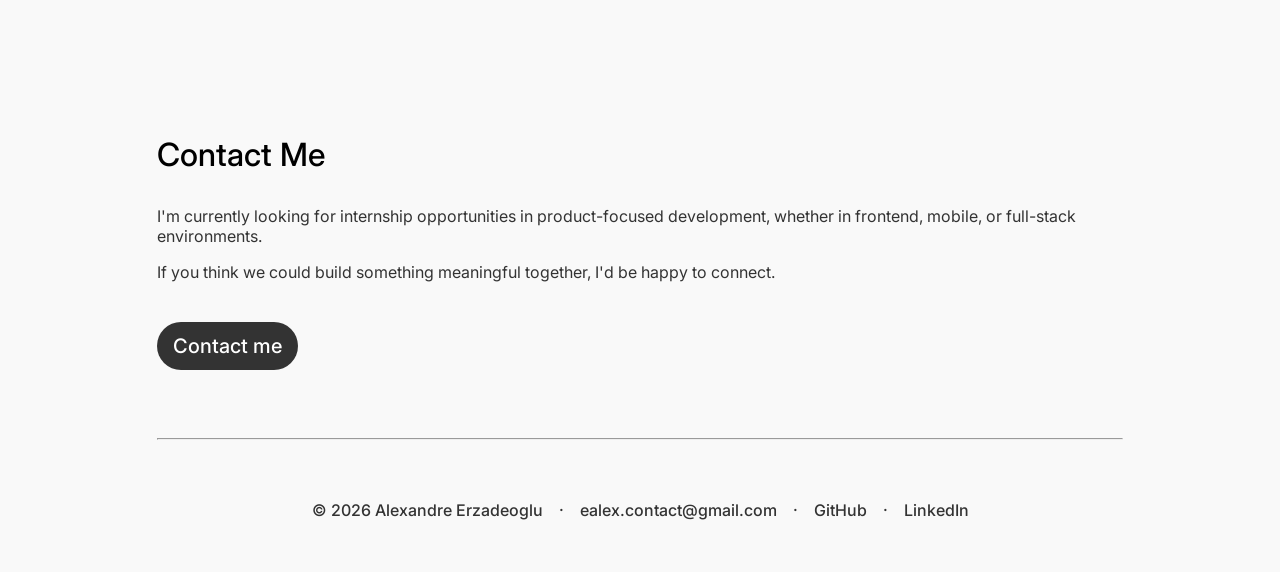
==== commit 3884d516: "add GitHub to footer and merge copyright with name" ====
--- a/index.html
+++ b/index.html
@@ -123,9 +123,9 @@
         <div class="container">    
             <hr>
             <address class="footer-contact">
-                <span>Alexandre Erzadeoglu</span>
-                <span>&copy; 2026</span>
+                <span>&copy; 2026 Alexandre Erzadeoglu</span>
                 <a href="mailto:ealex.contact@gmail.com">ealex.contact@gmail.com</a>
+                <a href="https://github.com/byealex">GitHub</a>
                 <a href="https://www.linkedin.com/in/alexandre-erzadeoglu">LinkedIn</a>
             </address>
         </div>
